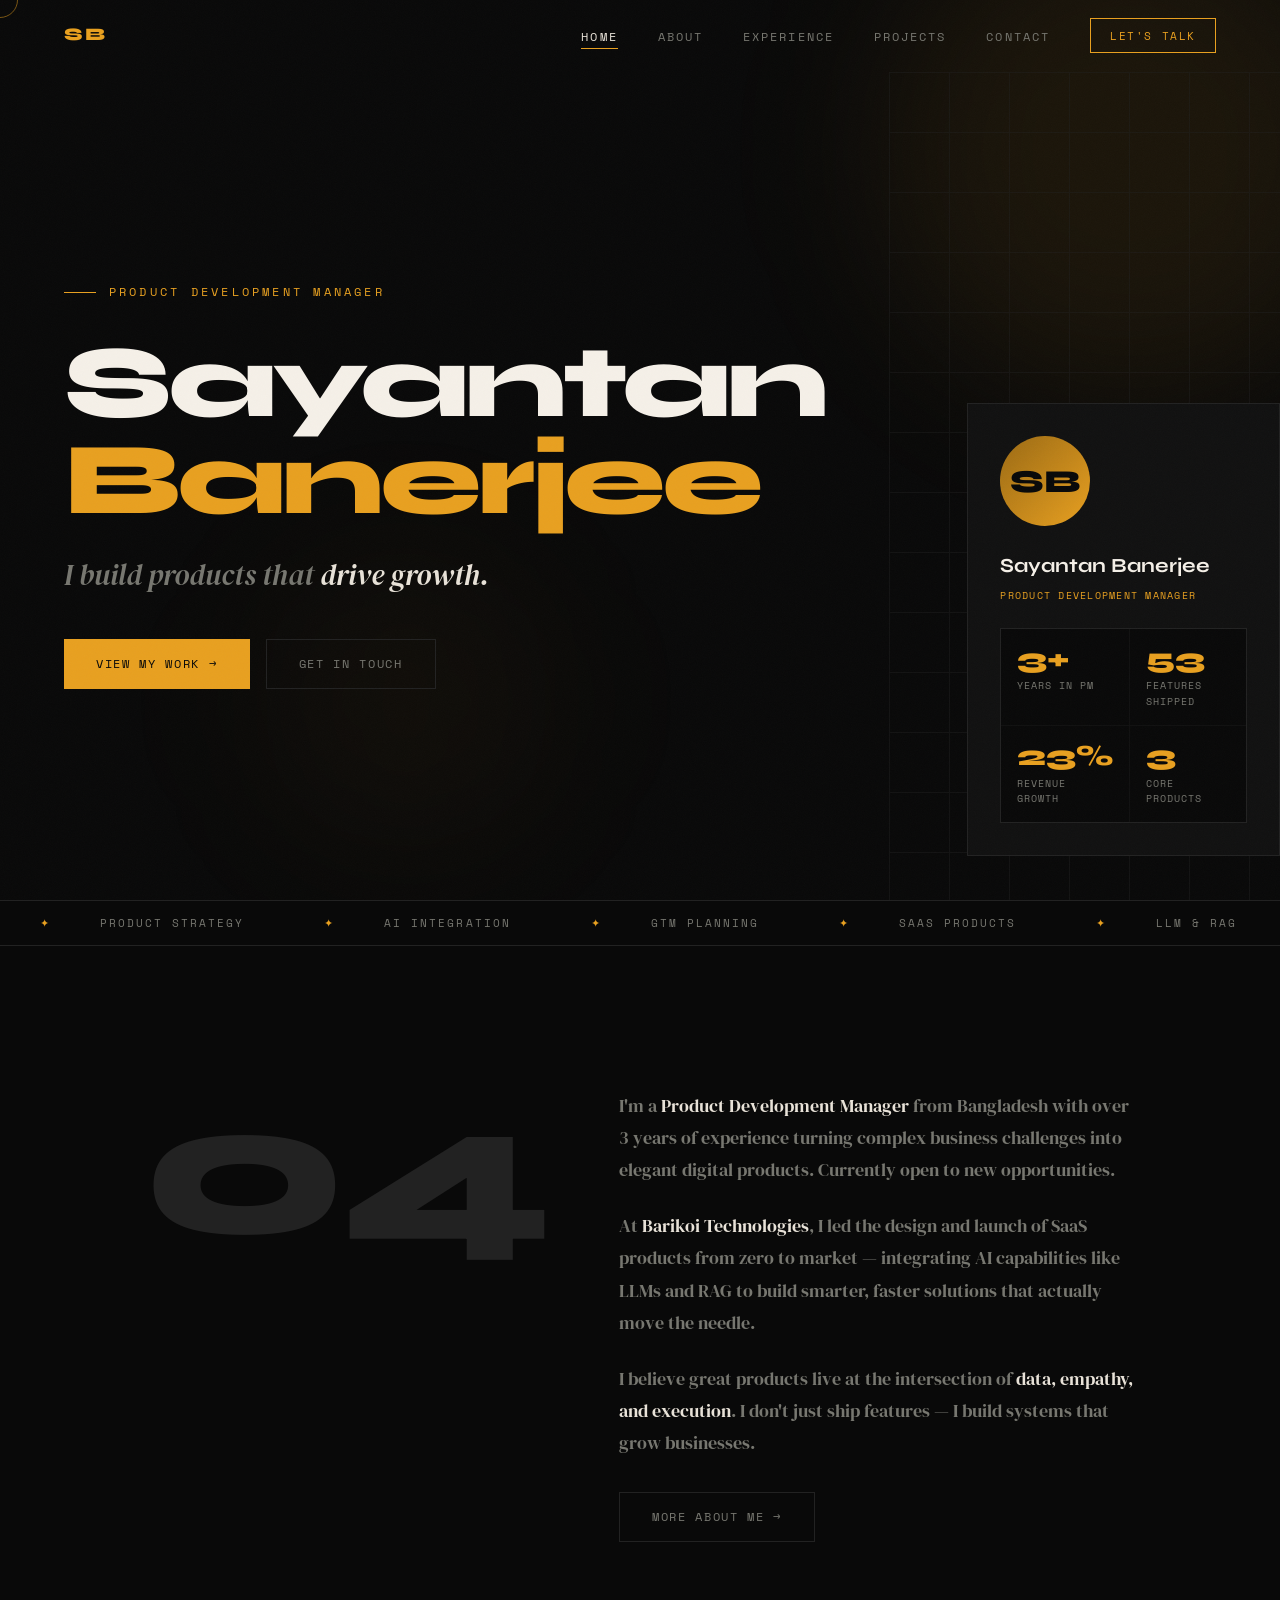
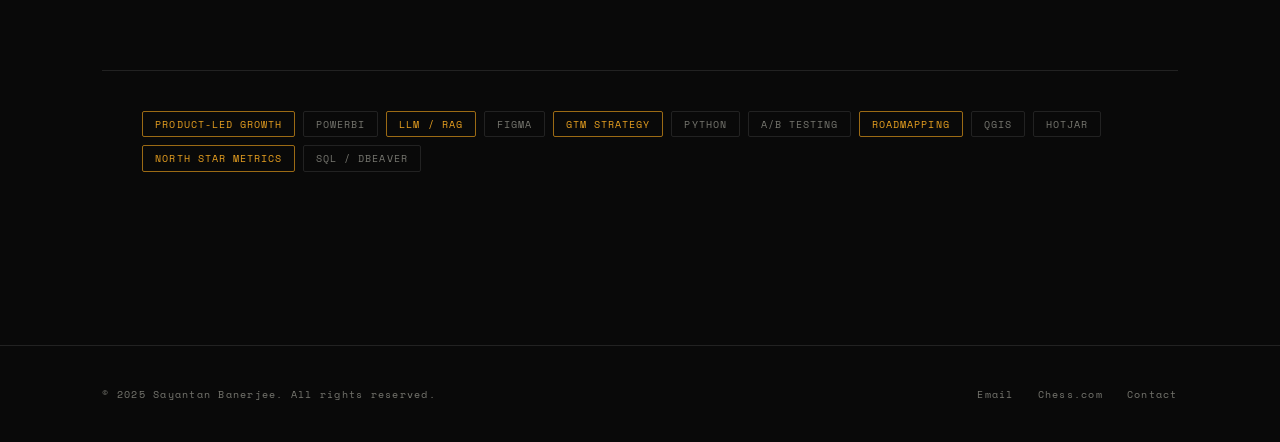
==== index.html @ c888f45f "V1 of portfolio Working on self growth" ====
<!DOCTYPE html>
<html lang="en">
<head>
  <meta charset="UTF-8">
  <meta name="viewport" content="width=device-width, initial-scale=1.0">
  <title>Sayantan Banerjee — Product Manager</title>
  <link rel="stylesheet" href="style.css">
  <style>
    /* ── HERO ── */
    .hero {
      min-height: 100vh;
      display: grid;
      grid-template-columns: 1fr 1fr;
      padding-top: var(--nav-h);
      position: relative;
      overflow: hidden;
    }
    .hero-left {
      display: flex; flex-direction: column; justify-content: center;
      padding: clamp(2rem, 6vw, 6rem) clamp(1.5rem, 5vw, 6rem);
    }
    .hero-eyebrow {
      font-family: 'Space Mono', monospace;
      font-size: .72rem; letter-spacing: .28em; text-transform: uppercase;
      color: var(--gold); margin-bottom: 2rem;
      display: flex; align-items: center; gap: .8rem;
    }
    .hero-eyebrow::before {
      content: ''; display: block;
      width: 32px; height: 1px; background: var(--gold);
    }
    .hero-name {
      font-family: 'Syne', sans-serif; font-weight: 800;
      font-size: clamp(3.5rem, 8vw, 7.5rem);
      line-height: .95; letter-spacing: -.04em;
      color: var(--cream);
    }
    .hero-name span { display: block; }
    .hero-name .last { color: var(--gold); }
    .hero-role {
      font-family: 'DM Serif Display', serif; font-style: italic;
      font-size: clamp(1.2rem, 2.5vw, 1.8rem);
      color: var(--muted); margin-top: 1.5rem; margin-bottom: 2.5rem;
    }
    .hero-role .typed { color: var(--text); }
    .hero-cta { display: flex; gap: 1rem; flex-wrap: wrap; }

    /* ── HERO RIGHT ── */
    .hero-right {
      position: relative; overflow: hidden;
    }
    .hero-grid-lines {
      position: absolute; inset: 0;
      background-image:
        linear-gradient(var(--border) 1px, transparent 1px),
        linear-gradient(90deg, var(--border) 1px, transparent 1px);
      background-size: 60px 60px;
      opacity: .4;
    }
    .hero-card {
      position: absolute;
      top: 40%; left: 20%;
      transform: translate(-50%, -50%);
      width: min(360px, 80%);
      border: 1px solid var(--border);
      background: var(--surface);
      padding: 2rem;
    }
    .hero-avatar {
      width: 90px; height: 90px; border-radius: 50%;
      background: linear-gradient(135deg, var(--gold-dim), var(--gold));
      display: flex; align-items: center; justify-content: center;
      font-family: 'Syne', sans-serif; font-weight: 800;
      font-size: 2rem; color: var(--bg);
      margin-bottom: 1.5rem;
    }
    .hero-card-name {
      font-family: 'Syne', sans-serif; font-weight: 700;
      font-size: 1.25rem; color: var(--cream); margin-bottom: .3rem;
    }
    .hero-card-title {
      font-family: 'Space Mono', monospace;
      font-size: .65rem; letter-spacing: .12em;
      color: var(--gold); text-transform: uppercase;
    }
    .hero-stats {
      display: grid; grid-template-columns: 1fr 1fr;
      gap: 1px; margin-top: 1.5rem;
      border: 1px solid var(--border);
    }
    .hero-stat {
      padding: 1rem; background: var(--bg);
    }
    .hero-stat-num {
      font-family: 'Syne', sans-serif; font-weight: 800;
      font-size: 1.8rem; color: var(--gold);
      line-height: 1;
    }
    .hero-stat-label {
      font-family: 'Space Mono', monospace;
      font-size: .6rem; letter-spacing: .1em;
      text-transform: uppercase; color: var(--muted);
      margin-top: .3rem;
    }
    .hero-orb {
      position: absolute; border-radius: 50%;
      filter: blur(80px); pointer-events: none;
    }
    .hero-orb-1 { width: 500px; height: 500px; background: rgba(232,160,32,.08); top: -100px; right: -100px; }
    .hero-orb-2 { width: 300px; height: 300px; background: rgba(232,160,32,.04); bottom: 50px; left: 20%; }

    /* ── MARQUEE ── */
    .marquee-wrap { border-top: 1px solid var(--border); border-bottom: 1px solid var(--border); overflow: hidden; padding: .8rem 0; }
    .marquee { display: flex; width: max-content; animation: marquee 20s linear infinite; }
    .marquee-item {
      padding: 0 2.5rem;
      font-family: 'Space Mono', monospace;
      font-size: .7rem; letter-spacing: .18em; text-transform: uppercase;
      color: var(--muted); white-space: nowrap;
    }
    .marquee-item span { color: var(--gold); margin-right: 2.5rem; }
    @keyframes marquee { from { transform: translateX(0); } to { transform: translateX(-50%); } }

    /* ── BRIEF BIO ── */
    .bio-grid {
      display: grid; grid-template-columns: 1fr 1.8fr;
      gap: clamp(2rem, 6vw, 6rem); align-items: start;
      padding: clamp(4rem,10vw,8rem) clamp(1.5rem,8vw,8rem);
      max-width: 1200px; margin: 0 auto;
    }
    .bio-number {
      font-family: 'Syne', sans-serif; font-weight: 800;
      font-size: clamp(5rem, 15vw, 12rem);
      line-height: 1; color: var(--border);
      letter-spacing: -.04em;
    }
    .bio-text { padding-top: 1rem; }
    .bio-text p {
      font-size: clamp(1rem, 1.5vw, 1.15rem);
      color: var(--muted); line-height: 1.75; margin-bottom: 1.5rem;
    }
    .bio-text p strong { color: var(--text); font-style: normal; font-family: inherit; font-weight: 400; }

    /* ── SKILLS STRIP ── */
    .skills-strip {
      display: flex; flex-wrap: wrap; gap: .5rem;
      padding: 0 clamp(1.5rem,8vw,8rem) clamp(3rem,8vw,6rem);
      max-width: 1200px; margin: 0 auto;
    }

    @media (max-width: 900px) {
      .hero { grid-template-columns: 1fr; }
      .hero-right { display: none; }
      .bio-grid { grid-template-columns: 1fr; }
      .bio-number { font-size: clamp(4rem,20vw,8rem); }
    }
  </style>
</head>
<body>

<div class="noise"></div>
<div class="cursor"><div class="cursor-dot"></div></div>
<div class="cursor"><div class="cursor-ring"></div></div>

<nav>
  <div class="nav-logo">SB</div>
  <ul class="nav-links">
    <li><a href="index.html">Home</a></li>
    <li><a href="about.html">About</a></li>
    <li><a href="experience.html">Experience</a></li>
    <li><a href="projects.html">Projects</a></li>
    <li><a href="contact.html">Contact</a></li>
  </ul>
  <a href="contact.html" class="nav-cta">Let's Talk</a>
  <div class="hamburger" id="ham"><span></span><span></span><span></span></div>
</nav>

<div class="mobile-menu" id="mobileMenu">
  <a href="index.html">Home</a>
  <a href="about.html">About</a>
  <a href="experience.html">Experience</a>
  <a href="projects.html">Projects</a>
  <a href="contact.html">Contact</a>
</div>

<main>
  <!-- HERO -->
  <section class="hero">
    <div class="hero-orb hero-orb-1"></div>
    <div class="hero-orb hero-orb-2"></div>

    <div class="hero-left">
      <p class="hero-eyebrow reveal">Product Development Manager</p>
      <h1 class="hero-name">
        <span class="reveal">Sayantan</span>
        <span class="last reveal">Banerjee</span>
      </h1>
      <p class="hero-role reveal">
        I build products that&nbsp;<span class="typed" id="typed"></span><span class="blink" style="color:var(--gold)">|</span>
      </p>
      <div class="hero-cta reveal">
        <a href="projects.html" class="btn btn-primary">View My Work →</a>
        <a href="contact.html" class="btn btn-outline">Get In Touch</a>
      </div>
    </div>

    <div class="hero-right">
      <div class="hero-grid-lines"></div>
      <div class="hero-card reveal">
        <div class="hero-avatar">SB</div>
        <div class="hero-card-name">Sayantan Banerjee</div>
        <div class="hero-card-title">Product Development Manager</div>
        <div class="hero-stats">
          <div class="hero-stat">
            <div class="hero-stat-num">3+</div>
            <div class="hero-stat-label">Years in PM</div>
          </div>
          <div class="hero-stat">
            <div class="hero-stat-num">53</div>
            <div class="hero-stat-label">Features Shipped</div>
          </div>
          <div class="hero-stat">
            <div class="hero-stat-num">23%</div>
            <div class="hero-stat-label">Revenue Growth</div>
          </div>
          <div class="hero-stat">
            <div class="hero-stat-num">3</div>
            <div class="hero-stat-label">Core Products</div>
          </div>
        </div>
      </div>
    </div>
  </section>

  <!-- MARQUEE -->
  <div class="marquee-wrap">
    <div class="marquee">
      <span class="marquee-item"><span>✦</span> Product Strategy</span>
      <span class="marquee-item"><span>✦</span> AI Integration</span>
      <span class="marquee-item"><span>✦</span> GTM Planning</span>
      <span class="marquee-item"><span>✦</span> SaaS Products</span>
      <span class="marquee-item"><span>✦</span> LLM & RAG</span>
      <span class="marquee-item"><span>✦</span> User Experience</span>
      <span class="marquee-item"><span>✦</span> Data Analytics</span>
      <span class="marquee-item"><span>✦</span> Stakeholder Mgmt</span>
      <span class="marquee-item"><span>✦</span> Product Strategy</span>
      <span class="marquee-item"><span>✦</span> AI Integration</span>
      <span class="marquee-item"><span>✦</span> GTM Planning</span>
      <span class="marquee-item"><span>✦</span> SaaS Products</span>
      <span class="marquee-item"><span>✦</span> LLM & RAG</span>
      <span class="marquee-item"><span>✦</span> User Experience</span>
      <span class="marquee-item"><span>✦</span> Data Analytics</span>
      <span class="marquee-item"><span>✦</span> Stakeholder Mgmt</span>
    </div>
  </div>

  <!-- BIO -->
  <div class="bio-grid">
    <div class="bio-number reveal">04</div>
    <div class="bio-text">
      <p class="reveal">I'm a <strong>Product Development Manager</strong> from Bangladesh with over 3 years of experience turning complex business challenges into elegant digital products. Currently open to new opportunities.</p>
      <p class="reveal">At <strong>Barikoi Technologies</strong>, I led the design and launch of SaaS products from zero to market — integrating AI capabilities like LLMs and RAG to build smarter, faster solutions that actually move the needle.</p>
      <p class="reveal">I believe great products live at the intersection of <strong>data, empathy, and execution</strong>. I don't just ship features — I build systems that grow businesses.</p>
      <a href="about.html" class="btn btn-outline reveal" style="margin-top:.5rem">More About Me →</a>
    </div>
  </div>

  <div class="divider"></div>

  <!-- SKILLS STRIP -->
  <div class="skills-strip" style="margin-top:2.5rem">
    <span class="tag gold">Product-Led Growth</span>
    <span class="tag">PowerBI</span>
    <span class="tag gold">LLM / RAG</span>
    <span class="tag">Figma</span>
    <span class="tag gold">GTM Strategy</span>
    <span class="tag">Python</span>
    <span class="tag">A/B Testing</span>
    <span class="tag gold">Roadmapping</span>
    <span class="tag">QGIS</span>
    <span class="tag">Hotjar</span>
    <span class="tag gold">North Star Metrics</span>
    <span class="tag">SQL / DBeaver</span>
  </div>
  <br><br><br>
</main>

<footer>
  <p>© 2025 Sayantan Banerjee. All rights reserved.</p>
  <div class="footer-links">
    <a href="mailto:sayantan420.sb@gmail.com">Email</a>
    <a href="https://www.chess.com/member/sayantanbanerjee7" target="_blank">Chess.com</a>
    <a href="contact.html">Contact</a>
  </div>
</footer>

<script src="main.js"></script>
<script>
  // Blink cursor
  const blink = document.querySelector('.blink');
  if (blink) setInterval(() => blink.style.opacity = blink.style.opacity === '0' ? '1' : '0', 530);
  // Typewriter
  typeWriter(document.getElementById('typed'), [
    'drive growth.',
    'solve real problems.',
    'delight users.',
    'scale businesses.',
  ]);
</script>
</body>
</html>
---- style.css ----
@import url('https://fonts.googleapis.com/css2?family=Syne:wght@400;500;600;700;800&family=DM+Serif+Display:ital@0;1&family=Space+Mono:ital,wght@0,400;0,700;1,400&display=swap');

/* ─── TOKENS ──────────────────────────────────────────────── */
:root {
  --bg:       #090909;
  --surface:  #111111;
  --border:   #222222;
  --gold:     #E8A020;
  --gold-dim: #9B6A14;
  --text:     #E8E2D8;
  --muted:    #777770;
  --cream:    #F5F0E8;
  --nav-h:    72px;
  --ease:     cubic-bezier(.25,.46,.45,.94);
}

/* ─── RESET ───────────────────────────────────────────────── */
*, *::before, *::after { box-sizing: border-box; margin: 0; padding: 0; }
html { scroll-behavior: smooth; }
body {
  background: var(--bg);
  color: var(--text);
  font-family: 'DM Serif Display', Georgia, serif;
  line-height: 1.6;
  overflow-x: hidden;
}
a { color: inherit; text-decoration: none; }
img { display: block; max-width: 100%; }

/* ─── CUSTOM CURSOR ───────────────────────────────────────── */
.cursor {
  position: fixed; top: 0; left: 0; z-index: 9999;
  pointer-events: none;
}
.cursor-dot {
  width: 8px; height: 8px; border-radius: 50%;
  background: var(--gold);
  transform: translate(-50%, -50%);
  opacity: 0;
}
.cursor-ring {
  width: 36px; height: 36px; border-radius: 50%;
  border: 1.5px solid var(--gold);
  transform: translate(-50%, -50%);
  transition: transform .25s var(--ease), width .3s, height .3s, border-color .3s;
  opacity: .5;
}
body.cursor-hover .cursor-ring {
  width: 56px; height: 56px; opacity: .8;
}

/* ─── NAV ─────────────────────────────────────────────────── */
nav {
  position: fixed; top: 0; left: 0; right: 0; z-index: 100;
  height: var(--nav-h);
  display: flex; align-items: center;
  padding: 0 clamp(1.5rem, 5vw, 4rem);
  border-bottom: 1px solid transparent;
  transition: background .4s, border-color .4s;
}
nav.scrolled {
  background: rgba(9,9,9,.92);
  backdrop-filter: blur(12px);
  border-color: var(--border);
}
.nav-logo {
  font-family: 'Syne', sans-serif;
  font-weight: 800;
  font-size: 1.1rem;
  letter-spacing: .12em;
  text-transform: uppercase;
  color: var(--gold);
  margin-right: auto;
}
.nav-links {
  display: flex; gap: 2.5rem; list-style: none;
}
.nav-links a {
  font-family: 'Space Mono', monospace;
  font-size: .72rem;
  letter-spacing: .18em;
  text-transform: uppercase;
  color: var(--muted);
  transition: color .25s;
  position: relative;
}
.nav-links a::after {
  content: '';
  position: absolute; bottom: -4px; left: 0; right: 0;
  height: 1px; background: var(--gold);
  transform: scaleX(0); transform-origin: left;
  transition: transform .3s var(--ease);
}
.nav-links a:hover, .nav-links a.active { color: var(--text); }
.nav-links a:hover::after, .nav-links a.active::after { transform: scaleX(1); }
.nav-cta {
  margin-left: 2.5rem;
  padding: .5rem 1.2rem;
  border: 1px solid var(--gold);
  font-family: 'Space Mono', monospace;
  font-size: .7rem;
  letter-spacing: .14em;
  text-transform: uppercase;
  color: var(--gold);
  transition: background .25s, color .25s;
}
.nav-cta:hover { background: var(--gold); color: var(--bg); }

/* hamburger */
.hamburger { display: none; flex-direction: column; gap: 5px; }
.hamburger span { display: block; width: 24px; height: 1.5px; background: var(--text); transition: .3s; }
.mobile-menu {
  display: none;
  position: fixed; inset: 0; z-index: 99;
  background: var(--bg);
  flex-direction: column; align-items: center; justify-content: center; gap: 2.5rem;
}
.mobile-menu.open { display: flex; }
.mobile-menu a {
  font-family: 'Syne', sans-serif; font-weight: 700;
  font-size: clamp(2rem, 8vw, 4rem);
  letter-spacing: .04em;
  color: var(--muted); transition: color .2s;
}
.mobile-menu a:hover { color: var(--gold); }

/* ─── NOISE OVERLAY ───────────────────────────────────────── */
.noise {
  position: fixed; inset: 0; z-index: 1;
  pointer-events: none;
  opacity: .025;
  background-image: url("data:image/svg+xml,%3Csvg viewBox='0 0 256 256' xmlns='http://www.w3.org/2000/svg'%3E%3Cfilter id='n'%3E%3CfeTurbulence type='fractalNoise' baseFrequency='0.9' numOctaves='4' stitchTiles='stitch'/%3E%3C/filter%3E%3Crect width='100%25' height='100%25' filter='url(%23n)'/%3E%3C/svg%3E");
  background-size: 200px;
}

/* ─── PAGE WRAPPER ────────────────────────────────────────── */
main { min-height: 100vh; }

/* ─── SECTION BASE ────────────────────────────────────────── */
.section {
  padding: clamp(4rem, 10vw, 8rem) clamp(1.5rem, 8vw, 8rem);
  max-width: 1200px; margin: 0 auto;
}
.section-label {
  font-family: 'Space Mono', monospace;
  font-size: .7rem; letter-spacing: .22em;
  text-transform: uppercase; color: var(--gold);
  margin-bottom: 1rem;
}
.section-title {
  font-family: 'Syne', sans-serif; font-weight: 800;
  font-size: clamp(2.4rem, 6vw, 5rem);
  line-height: 1; letter-spacing: -.02em;
  color: var(--cream);
  margin-bottom: 1.5rem;
}
.section-title em {
  font-family: 'DM Serif Display', serif;
  font-style: italic; color: var(--gold);
}

/* ─── DIVIDER ─────────────────────────────────────────────── */
.divider {
  height: 1px; background: var(--border);
  margin: 0 clamp(1.5rem, 8vw, 8rem);
}

/* ─── BUTTONS ─────────────────────────────────────────────── */
.btn {
  display: inline-flex; align-items: center; gap: .6rem;
  padding: .9rem 2rem;
  font-family: 'Space Mono', monospace;
  font-size: .75rem; letter-spacing: .14em; text-transform: uppercase;
  transition: .25s;
}
.btn-primary {
  background: var(--gold); color: var(--bg);
}
.btn-primary:hover { background: var(--cream); }
.btn-outline {
  border: 1px solid var(--border); color: var(--muted);
}
.btn-outline:hover { border-color: var(--gold); color: var(--gold); }

/* ─── TAGS ────────────────────────────────────────────────── */
.tag {
  display: inline-block;
  padding: .25rem .75rem;
  border: 1px solid var(--border);
  font-family: 'Space Mono', monospace;
  font-size: .65rem; letter-spacing: .1em; text-transform: uppercase;
  color: var(--muted);
  border-radius: 2px;
}
.tag.gold { border-color: var(--gold-dim); color: var(--gold); }

/* ─── FADE IN ANIMATION ───────────────────────────────────── */
.reveal {
  opacity: 0;
  transform: translateY(28px);
  transition: opacity .7s var(--ease), transform .7s var(--ease);
}
.reveal.visible { opacity: 1; transform: translateY(0); }

/* ─── FOOTER ──────────────────────────────────────────────── */
footer {
  border-top: 1px solid var(--border);
  padding: 2.5rem clamp(1.5rem, 8vw, 8rem);
  display: flex; align-items: center; justify-content: space-between; flex-wrap: wrap; gap: 1rem;
}
footer p {
  font-family: 'Space Mono', monospace;
  font-size: .65rem; letter-spacing: .12em; color: var(--muted);
}
.footer-links { display: flex; gap: 1.5rem; }
.footer-links a {
  font-family: 'Space Mono', monospace;
  font-size: .65rem; letter-spacing: .12em;
  color: var(--muted); transition: color .2s;
}
.footer-links a:hover { color: var(--gold); }

/* ─── RESPONSIVE NAV ──────────────────────────────────────── */
@media (max-width: 768px) {
  .nav-links, .nav-cta { display: none; }
  .hamburger { display: flex; }
}
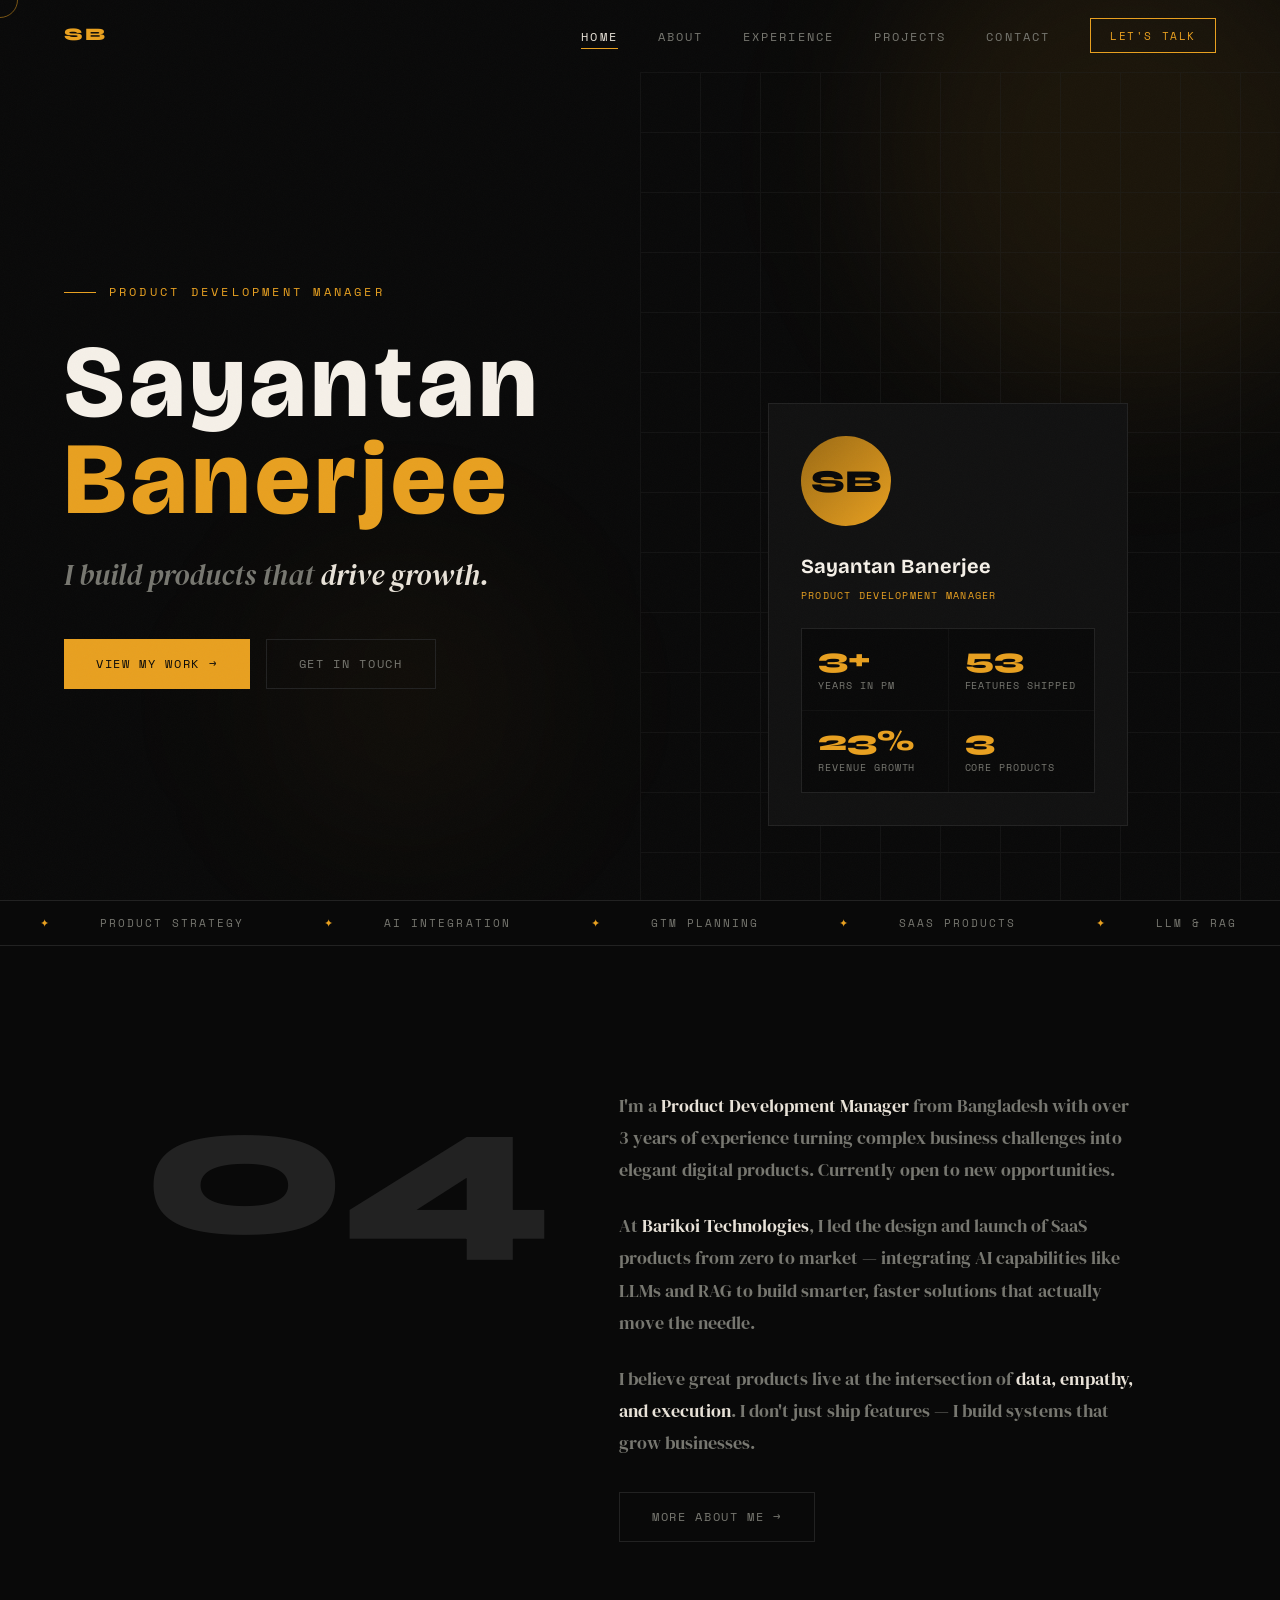
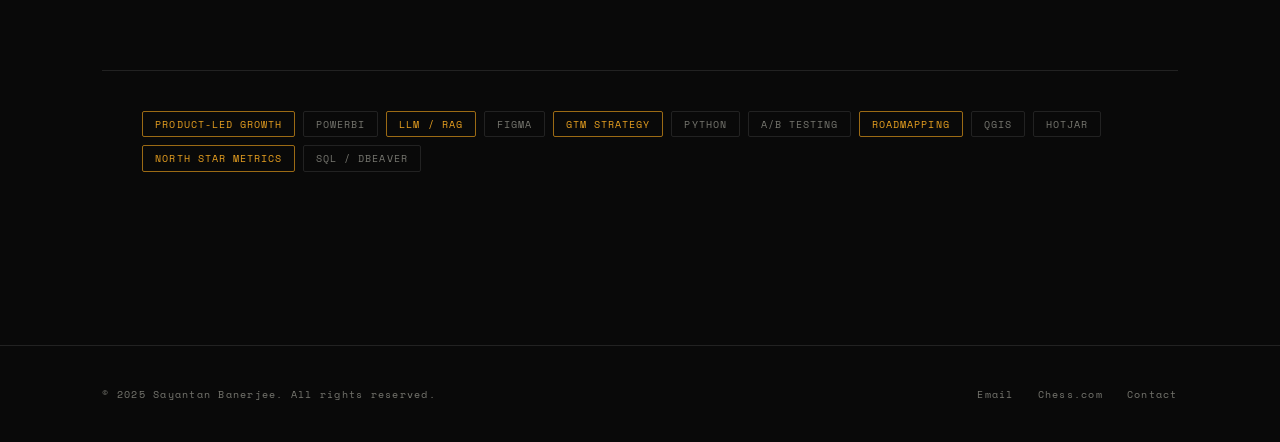
==== commit 0c1dc89b: "updated projects" ====
--- a/index.html
+++ b/index.html
@@ -30,9 +30,9 @@
       width: 32px; height: 1px; background: var(--gold);
     }
     .hero-name {
-      font-family: 'Syne', sans-serif; font-weight: 800;
+      font-family: 'Bricolage Grotesque', sans-serif; font-weight: 800;
       font-size: clamp(3.5rem, 8vw, 7.5rem);
-      line-height: .95; letter-spacing: -.04em;
+      line-height: .95; letter-spacing: .05em;
       color: var(--cream);
     }
     .hero-name span { display: block; }
@@ -75,7 +75,7 @@
       margin-bottom: 1.5rem;
     }
     .hero-card-name {
-      font-family: 'Syne', sans-serif; font-weight: 700;
+      font-family: 'Bricolage Grotesque', sans-serif; font-weight: 700;
       font-size: 1.25rem; color: var(--cream); margin-bottom: .3rem;
     }
     .hero-card-title {
--- a/style.css
+++ b/style.css
@@ -1,5 +1,5 @@
 @import url('https://fonts.googleapis.com/css2?family=Syne:wght@400;500;600;700;800&family=DM+Serif+Display:ital@0;1&family=Space+Mono:ital,wght@0,400;0,700;1,400&display=swap');
-
+@import url('https://fonts.googleapis.com/css2?family=Bricolage+Grotesque:opsz,wght@12..96,400;12..96,500;12..96,600;12..96,700;12..96,800&family=Playfair+Display:ital,wght@0,400;0,700;1,400;1,700&family=JetBrains+Mono:ital,wght@0,400;0,700;1,400&display=swap');
 /* ─── TOKENS ──────────────────────────────────────────────── */
 :root {
   --bg:       #090909;
